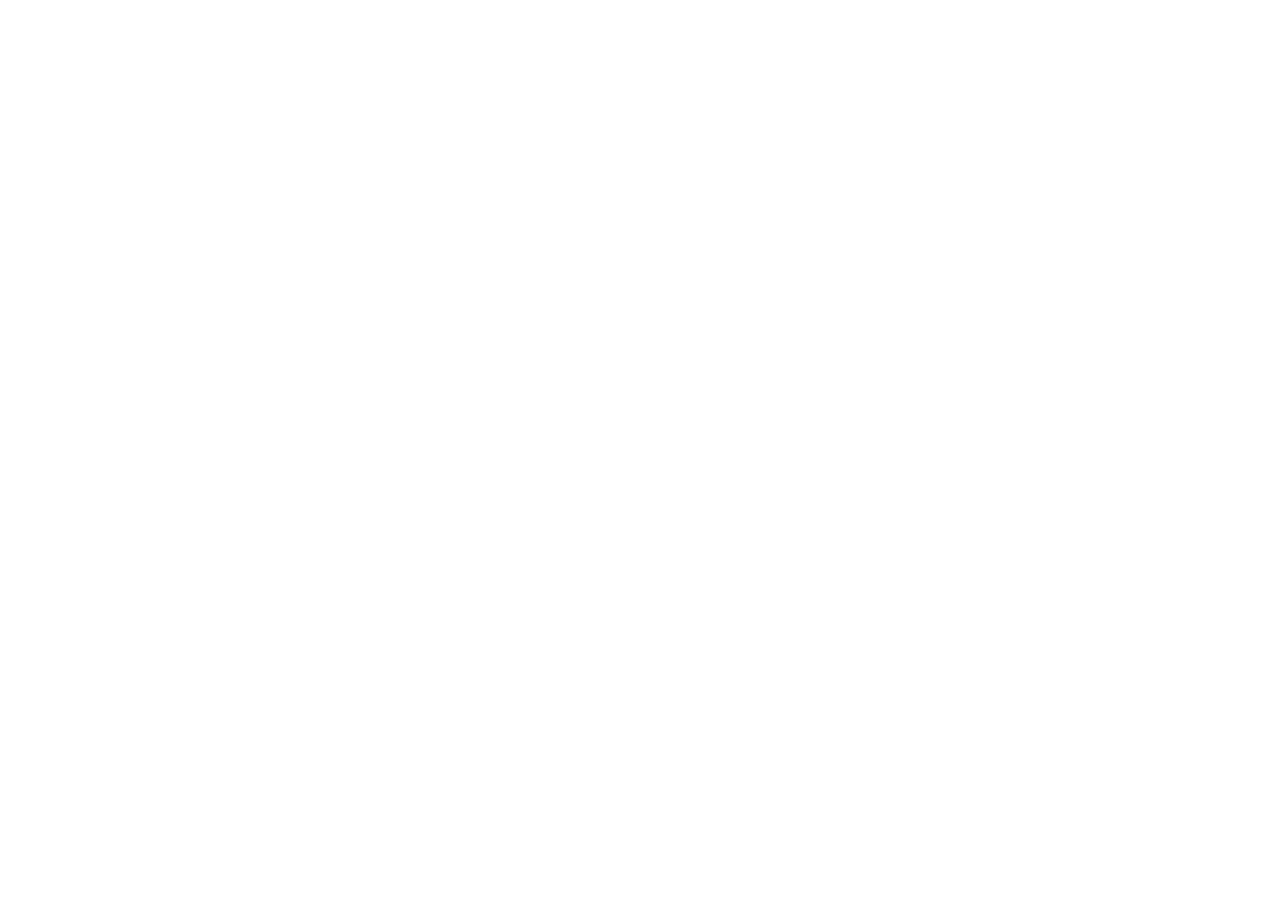
==== about.html @ 5e3a2f95 "init : création du depôt, arborescene des fichiers et structure    HTML de base" ====
<!DOCTYPE html>
<html lang="fr">
<head> 
<meta charset="UTF-8"> 
<meta name="viewport" content="width=device-width, initial-scale=1.0"> 
<title>AfriTalent — Accueil</title> 
<!-- Bootstrap 5 via CDN : feuille de style --> 
<link 
href="https://cdn.jsdelivr.net/npm/bootstrap@5.3.0/dist/css/bootstrap.min.css" 
rel="stylesheet"> 
<!-- Votre feuille de style personnelle --> 
<link rel="stylesheet" href="css/style.css">
</head>
<body> 
<!-- Le contenu de la page sera ajoute ici --> 
<!-- Bootstrap 5 via CDN : script JavaScript --> 
<script 
src="https://cdn.jsdelivr.net/npm/bootstrap@5.3.0/dist/js/bootstrap.bundle.min.js"
></script> 
<!-- Votre script JavaScript --> 
<script src="js/main.js"></script>
</body>
</html>
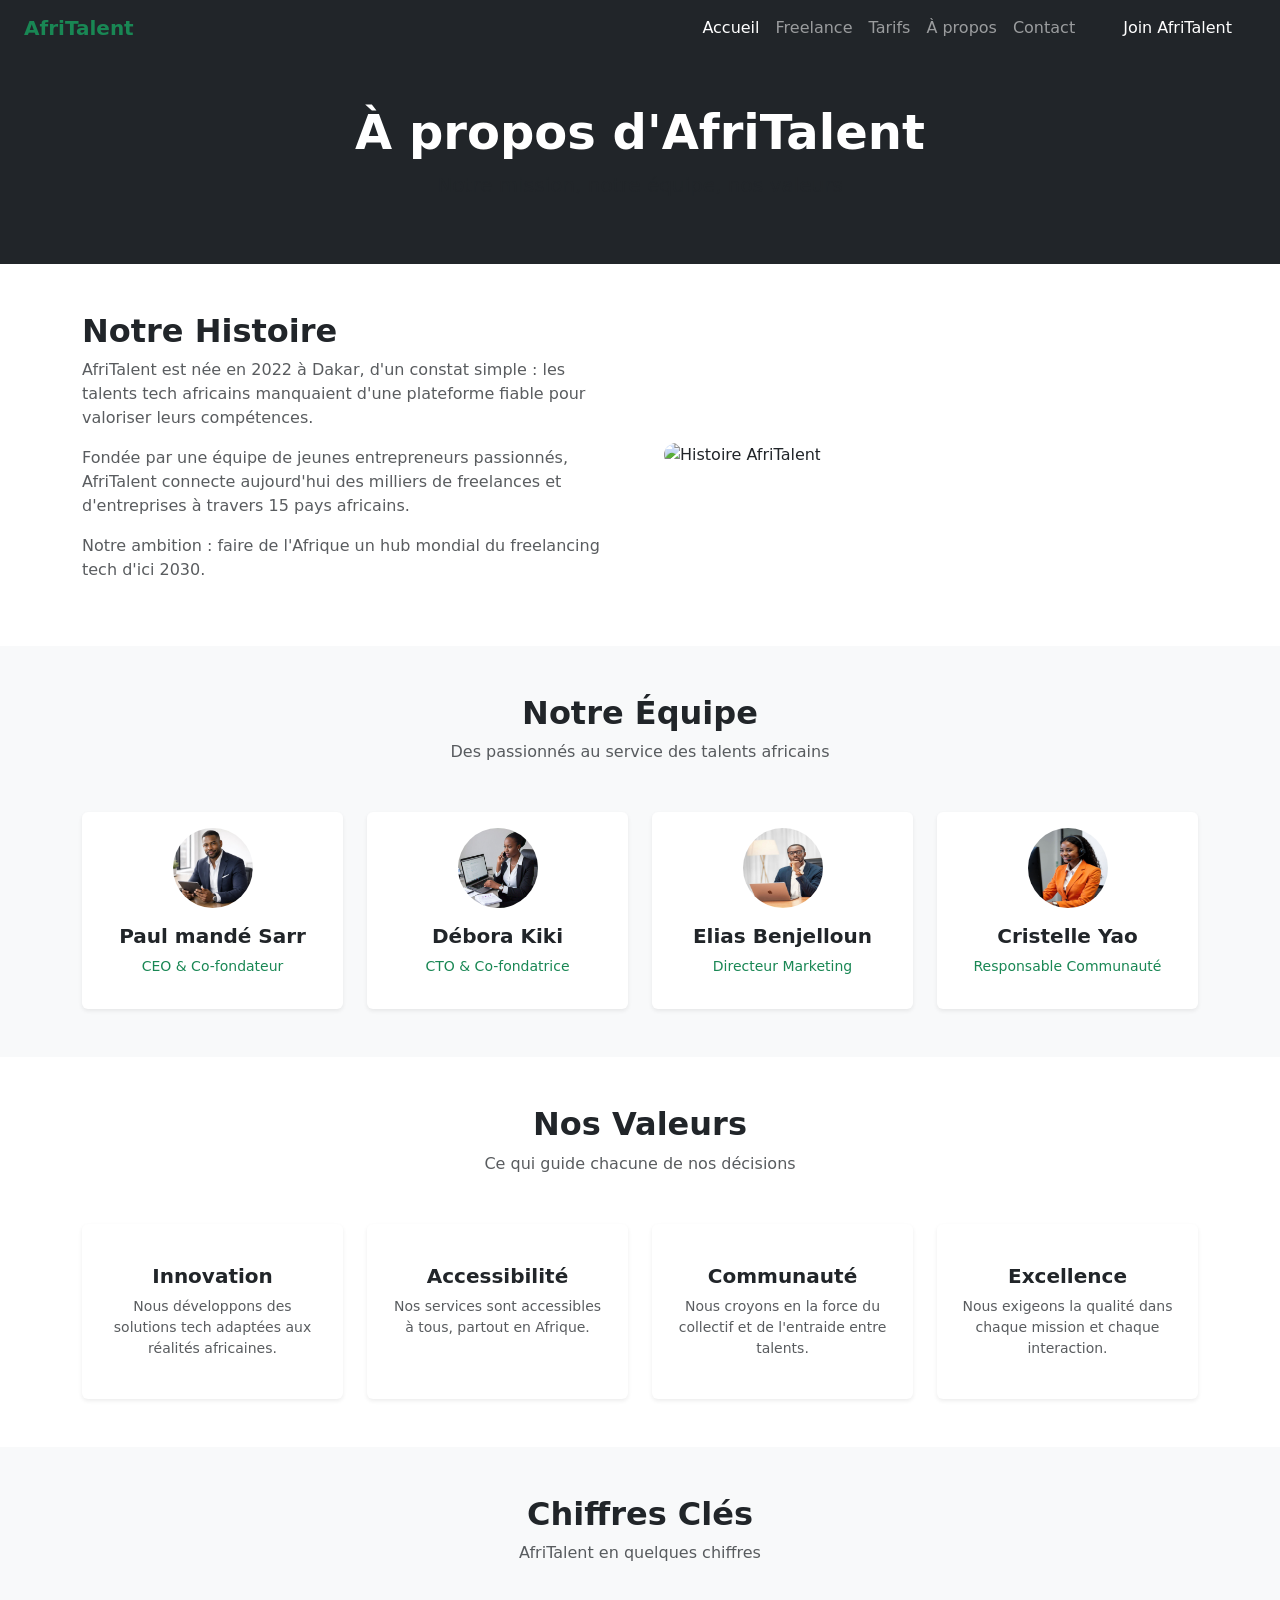
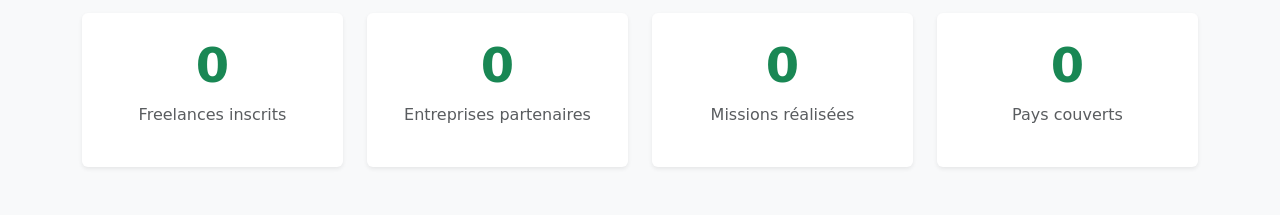
==== commit 6ac3a3c0: "HTML : structure complète des 5 pages avec sections et contenu texte" ====
--- a/about.html
+++ b/about.html
@@ -12,12 +12,212 @@
 <link rel="stylesheet" href="css/style.css">
 </head>
 <body> 
-<!-- Le contenu de la page sera ajoute ici --> 
-<!-- Bootstrap 5 via CDN : script JavaScript --> 
+<nav class="navbar navbar-expand-lg navbar-dark bg-dark sticky-top">
+  <div class="container-fluid px-4">
+    
+    <a class="navbar-brand d-flex align-items-center" href="#">
+      <span class="fw-bold text-success">AfriTalent</span>
+    </a>
+
+    <button class="navbar-toggler" type="button" data-bs-toggle="collapse" data-bs-target="#navbarNav" aria-controls="navbarNav" aria-expanded="false" aria-label="Toggle navigation">
+      <span class="navbar-toggler-icon"></span>
+    </button>
+
+    <div class="collapse navbar-collapse justify-content-end" id="navbarNav">
+      <ul class="navbar-nav">
+        <li class="nav-item">
+          <a class="nav-link active" href="index.html">Accueil</a>
+        </li>
+        <li class="nav-item">
+          <a class="nav-link" href="freelances.html">Freelance</a>
+        </li>
+        <li class="nav-item">
+          <a class="nav-link" href="tarif.html">Tarifs</a>
+        </li>
+        <li class="nav-item">
+          <a class="nav-link" href="about.html">À propos</a>
+        </li>
+        <li class="nav-item">
+          <a class="nav-link" href="contact.html">Contact</a>
+        </li>
+        <li class="nav-item">
+          <a class="nav-link btn btn-success text-white ms-lg-3 px-4" href="contact.html">Join AfriTalent</a>
+        </li>
+      </ul>
+    </div>
+
+  </div>
+</nav>
 <script 
 src="https://cdn.jsdelivr.net/npm/bootstrap@5.3.0/dist/js/bootstrap.bundle.min.js"
 ></script> 
 <!-- Votre script JavaScript --> 
 <script src="js/main.js"></script>
+<main>
+    <section class="py-5 bg-dark text-white text-center">
+      <div class="container">
+        <h1 class="fw-bold display-5">À propos d'AfriTalent</h1>
+        <p class="text-muted fs-5">Notre mission, notre équipe, nos valeurs</p>
+      </div>
+    </section>
+    <section class="py-5" id="histoire">
+      <div class="container">
+        <div class="row align-items-center g-5">
+          <div class="col-md-6">
+            <h2 class="fw-bold">Notre Histoire</h2>
+            <p class="text-muted">AfriTalent est née en 2022 à Dakar, d'un constat simple : les talents tech africains manquaient d'une plateforme fiable pour valoriser leurs compétences.</p>
+            <p class="text-muted">Fondée par une équipe de jeunes entrepreneurs passionnés, AfriTalent connecte aujourd'hui des milliers de freelances et d'entreprises à travers 15 pays africains.</p>
+            <p class="text-muted">Notre ambition : faire de l'Afrique un hub mondial du freelancing tech d'ici 2030.</p>
+          </div>
+          <div class="col-md-6">
+            <img src="https://ui-avatars.com/api/?name=AfriTalent&background=198754&color=fff&size=400"
+              alt="Histoire AfriTalent" class="img-fluid rounded-4 w-100"
+              style="height: 300px; object-fit: cover;">
+          </div>
+        </div>
+      </div>
+    </section>
+    <section class="py-5 bg-light" id="equipe">
+      <div class="container">
+        <div class="text-center mb-5">
+          <h2 class="fw-bold">Notre Équipe</h2>
+          <p class="text-muted">Des passionnés au service des talents africains</p>
+        </div>
+        <div class="row g-4">
+
+          <div class="col-12 col-md-6 col-lg-3">
+            <div class="card border-0 shadow-sm text-center p-3">
+              <img src="image/WhatsApph2.jpeg"
+                class="rounded-circle mx-auto mb-3" style="width:80px; height:80px;">
+              <h5 class="fw-bold">Paul mandé Sarr</h5>
+              <p class="text-success small">CEO & Co-fondateur</p>
+              <div class="d-flex justify-content-center gap-3">
+                <a href="#" class="text-muted"><i class="bi bi-linkedin"></i></a>
+                <a href="#" class="text-muted"><i class="bi bi-twitter-x"></i></a>
+              </div>
+            </div>
+          </div>
+
+          <div class="col-12 col-md-6 col-lg-3">
+            <div class="card border-0 shadow-sm text-center p-3">
+              <img src="image/Whatf2.jpeg"
+                class="rounded-circle mx-auto mb-3" style="width:80px; height:80px;">
+              <h5 class="fw-bold">Débora Kiki</h5>
+              <p class="text-success small">CTO & Co-fondatrice</p>
+              <div class="d-flex justify-content-center gap-3">
+                <a href="#" class="text-muted"><i class="bi bi-linkedin"></i></a>
+                <a href="#" class="text-muted"><i class="bi bi-twitter-x"></i></a>
+              </div>
+            </div>
+          </div>
+
+          <div class="col-12 col-md-6 col-lg-3">
+            <div class="card border-0 shadow-sm text-center p-3">
+              <img src="image/WhatsApph4.jpeg"
+                class="rounded-circle mx-auto mb-3" style="width:80px; height:80px;">
+              <h5 class="fw-bold">Elias Benjelloun</h5>
+              <p class="text-success small">Directeur Marketing</p>
+              <div class="d-flex justify-content-center gap-3">
+                <a href="#" class="text-muted"><i class="bi bi-linkedin"></i></a>
+                <a href="#" class="text-muted"><i class="bi bi-twitter-x"></i></a>
+              </div>
+            </div>
+          </div>
+
+          <div class="col-12 col-md-6 col-lg-3">
+            <div class="card border-0 shadow-sm text-center p-3">
+              <img src="image/WhatsAppf1.jpeg"
+                class="rounded-circle mx-auto mb-3" style="width:80px; height:80px;">
+              <h5 class="fw-bold">Cristelle Yao</h5>
+              <p class="text-success small">Responsable Communauté</p>
+              <div class="d-flex justify-content-center gap-3">
+                <a href="#" class="text-muted"><i class="bi bi-linkedin"></i></a>
+                <a href="#" class="text-muted"><i class="bi bi-twitter-x"></i></a>
+              </div>
+            </div>
+          </div>
+
+        </div>
+      </div>
+    </section>
+    <section class="py-5" id="valeurs">
+      <div class="container">
+        <div class="text-center mb-5">
+          <h2 class="fw-bold">Nos Valeurs</h2>
+          <p class="text-muted">Ce qui guide chacune de nos décisions</p>
+        </div>
+        <div class="row g-4">
+
+          <div class="col-12 col-md-6 col-lg-3">
+            <div class="card border-0 shadow-sm text-center p-4 h-100">
+              <i class="bi bi-lightbulb-fill text-success fs-1 mb-3"></i>
+              <h5 class="fw-bold">Innovation</h5>
+              <p class="text-muted small">Nous développons des solutions tech adaptées aux réalités africaines.</p>
+            </div>
+          </div>
+
+          <div class="col-12 col-md-6 col-lg-3">
+            <div class="card border-0 shadow-sm text-center p-4 h-100">
+              <i class="bi bi-universal-access text-success fs-1 mb-3"></i>
+              <h5 class="fw-bold">Accessibilité</h5>
+              <p class="text-muted small">Nos services sont accessibles à tous, partout en Afrique.</p>
+            </div>
+          </div>
+
+          <div class="col-12 col-md-6 col-lg-3">
+            <div class="card border-0 shadow-sm text-center p-4 h-100">
+              <i class="bi bi-people-fill text-success fs-1 mb-3"></i>
+              <h5 class="fw-bold">Communauté</h5>
+              <p class="text-muted small">Nous croyons en la force du collectif et de l'entraide entre talents.</p>
+            </div>
+          </div>
+
+          <div class="col-12 col-md-6 col-lg-3">
+            <div class="card border-0 shadow-sm text-center p-4 h-100">
+              <i class="bi bi-star-fill text-success fs-1 mb-3"></i>
+              <h5 class="fw-bold">Excellence</h5>
+              <p class="text-muted small">Nous exigeons la qualité dans chaque mission et chaque interaction.</p>
+            </div>
+          </div>
+
+        </div>
+      </div>
+    </section>
+    <section class="py-5 bg-light" id="chiffres">
+      <div class="container">
+        <div class="text-center mb-5">
+          <h2 class="fw-bold">Chiffres Clés</h2>
+          <p class="text-muted">AfriTalent en quelques chiffres</p>
+        </div>
+        <div class="row text-center g-4">
+          <div class="col-6 col-md-3">
+            <div class="card border-0 shadow-sm p-4">
+              <span class="display-5 fw-bold text-success counter" data-target="3000">0</span>
+              <p class="text-muted mt-2">Freelances inscrits</p>
+            </div>
+          </div>
+          <div class="col-6 col-md-3">
+            <div class="card border-0 shadow-sm p-4">
+              <span class="display-5 fw-bold text-success counter" data-target="1000">0</span>
+              <p class="text-muted mt-2">Entreprises partenaires</p>
+            </div>
+          </div>
+          <div class="col-6 col-md-3">
+            <div class="card border-0 shadow-sm p-4">
+              <span class="display-5 fw-bold text-success counter" data-target="13700">0</span>
+              <p class="text-muted mt-2">Missions réalisées</p>
+            </div>
+          </div>
+          <div class="col-6 col-md-3">
+            <div class="card border-0 shadow-sm p-4">
+              <span class="display-5 fw-bold text-success counter" data-target="15">0</span>
+              <p class="text-muted mt-2">Pays couverts</p>
+            </div>
+          </div>
+        </div>
+      </div>
+    </section>
+
+</main>
 </body>
 </html>
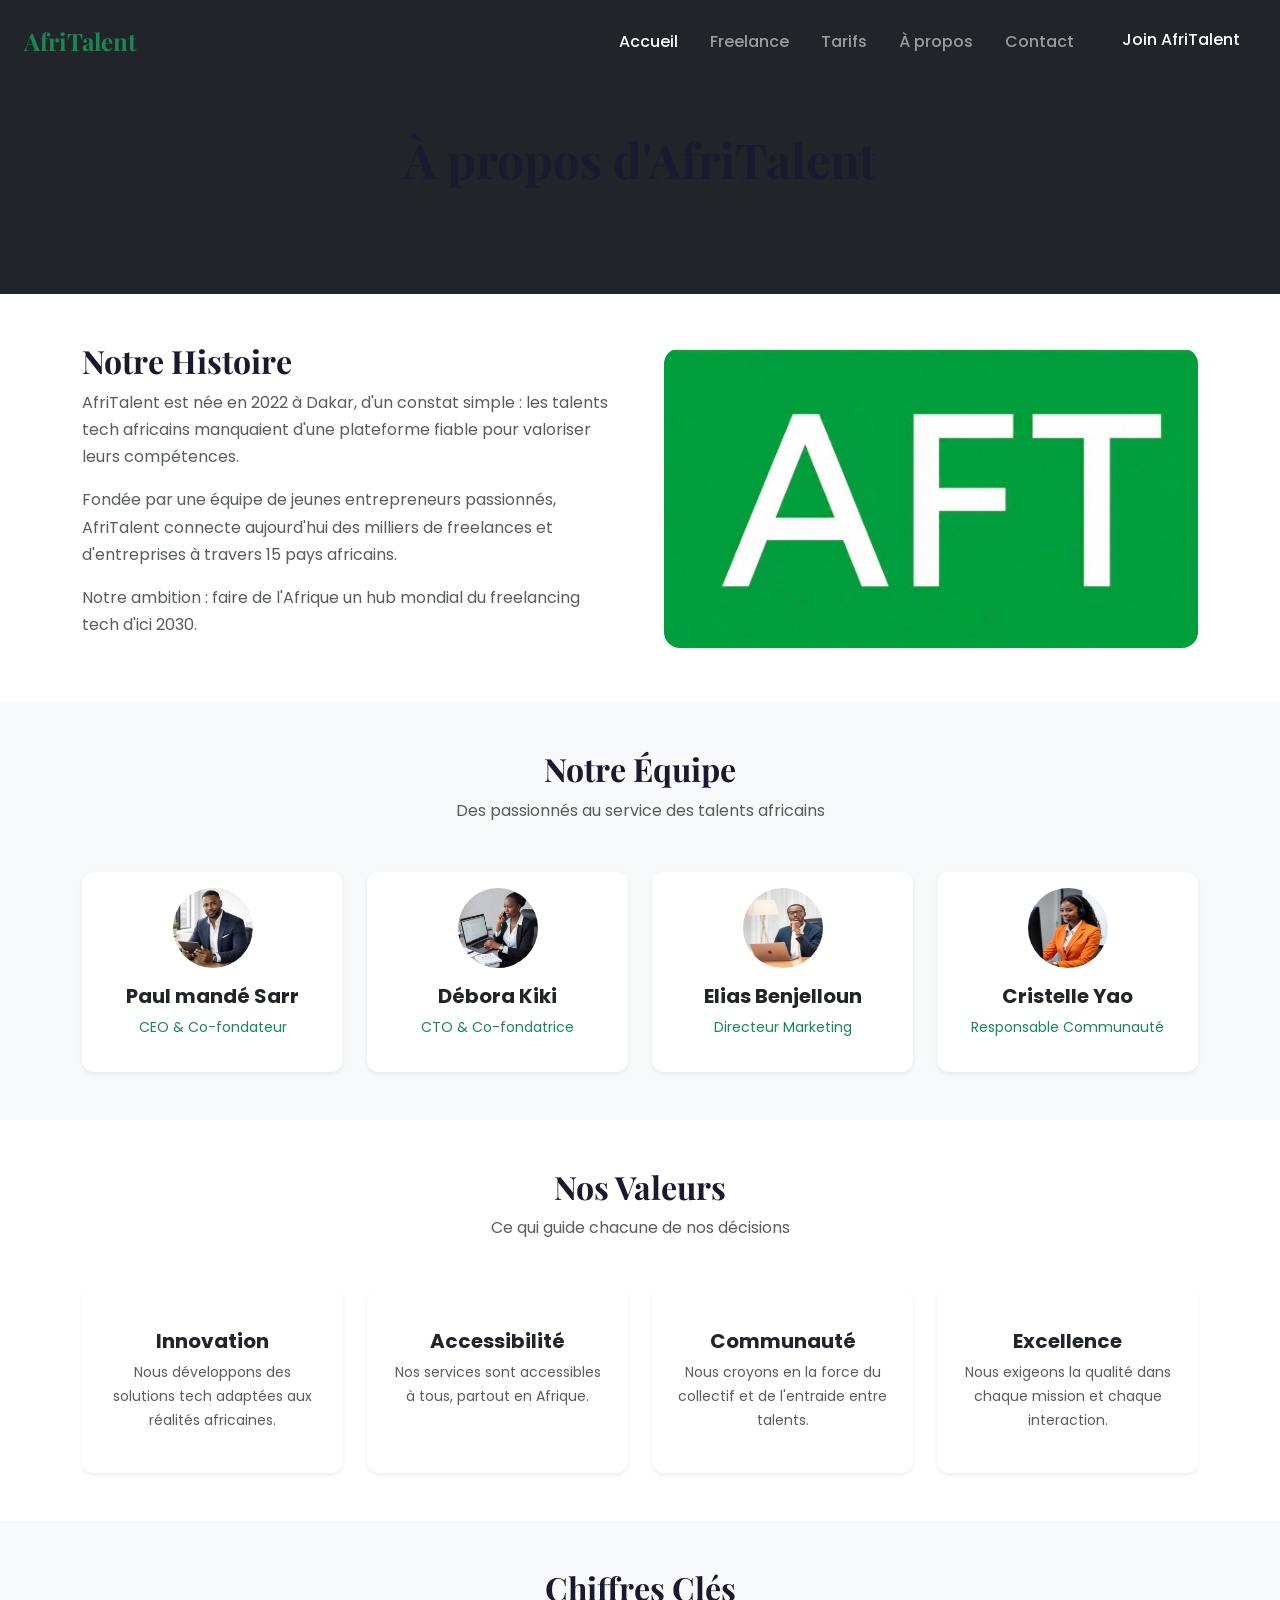
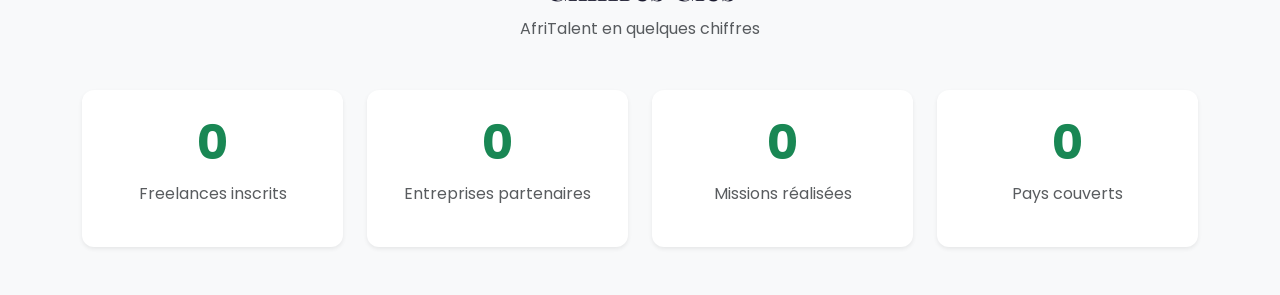
==== commit 6bde11aa: "CSS : Bento Grid, sections hero et catégories, effets hover" ====
--- a/about.html
+++ b/about.html
@@ -70,7 +70,7 @@
             <p class="text-muted">Notre ambition : faire de l'Afrique un hub mondial du freelancing tech d'ici 2030.</p>
           </div>
           <div class="col-md-6">
-            <img src="https://ui-avatars.com/api/?name=AfriTalent&background=198754&color=fff&size=400"
+            <img src="image/logo.jpeg"
               alt="Histoire AfriTalent" class="img-fluid rounded-4 w-100"
               style="height: 300px; object-fit: cover;">
           </div>
--- a/css/style.css
+++ b/css/style.css
@@ -0,0 +1,202 @@
+@import url('https://fonts.googleapis.com/css2?family=Poppins:wght@400;600;700&family=Playfair+Display:wght@700&display=swap');
+
+
+:root {
+  --couleur-primaire: #198754;
+  --couleur-secondaire: #0d6efd;
+  --couleur-sombre: #1a1a2e;
+  --couleur-texte: #333333;
+  --couleur-fond: #f8f9fa;
+  --couleur-blanc: #ffffff;
+  --police-titre: 'Playfair Display', serif;
+  --police-corps: 'Poppins', sans-serif;
+  --espacement-section: 5rem;
+  --rayon-carte: 12px;
+  --ombre-carte: 0 4px 20px rgba(0, 0, 0, 0.08);
+}
+
+
+* {
+  margin: 0;
+  padding: 0;
+  box-sizing: border-box;
+}
+
+
+body {
+  font-family: var(--police-corps);
+  color: var(--couleur-texte);
+  background-color: var(--couleur-blanc);
+  line-height: 1.7;
+}
+
+
+h1, h2, h3 {
+  font-family: var(--police-titre);
+  color: var(--couleur-sombre);
+}
+
+
+a {
+  transition: all 0.3s ease;
+}
+
+
+img {
+  max-width: 100%;
+  height: auto;
+}
+
+
+.navbar {
+  transition: all 0.3s ease;
+  padding: 1rem 0;
+}
+
+.navbar.scrolled {
+  padding: 0.4rem 0;
+  box-shadow: 0 2px 20px rgba(0, 0, 0, 0.3);
+}
+
+.navbar-brand {
+  font-family: var(--police-titre);
+  font-size: 1.5rem;
+}
+
+.nav-link {
+  font-weight: 500;
+  padding: 0.5rem 1rem !important;
+}
+
+
+.card {
+  border-radius: var(--rayon-carte) !important;
+  transition: transform 0.3s ease, box-shadow 0.3s ease;
+}
+
+.card:hover {
+  transform: translateY(-5px);
+  box-shadow: var(--ombre-carte) !important;
+}
+
+
+#backToTop {
+  position: fixed;
+  bottom: 2rem;
+  right: 2rem;
+  width: 45px;
+  height: 45px;
+  background-color: var(--couleur-primaire);
+  color: var(--couleur-blanc);
+  border: none;
+  border-radius: 50%;
+  font-size: 1.2rem;
+  cursor: pointer;
+  display: none;
+  z-index: 999;
+  transition: all 0.3s ease;
+}
+
+.hero-section {
+  background: linear-gradient(135deg, #1a1a2e 0%, #16213e 100%);
+  color: var(--couleur-blanc);
+  padding: 6rem 0;
+  min-height: 90vh;
+  display: flex;
+  align-items: center;
+}
+
+.hero-section h1 {
+  font-size: 3.5rem;
+  line-height: 1.2;
+  color: var(--couleur-blanc);
+}
+
+.hero-section h2 {
+  font-size: 1.2rem;
+  color: rgba(255,255,255,0.7);
+  font-family: var(--police-corps);
+  font-weight: 400;
+}
+
+.stat-card {
+  background: rgba(255,255,255,0.05);
+  border-radius: var(--rayon-carte);
+  border: 1px solid rgba(255,255,255,0.1);
+}
+
+.bento-grid {
+  display: grid;
+  grid-template-columns: repeat(3, 1fr);
+  grid-template-rows: auto;
+  gap: 1.5rem;
+}
+.bento-card-wide {
+  grid-column: span 2;
+}
+#CATÉGORIES-de-service .card {
+  border: 2px solid transparent;
+  transition: all 0.3s ease;
+  cursor: pointer;
+}
+
+#CATÉGORIES-de-service .card:hover {
+  border-color: var(--couleur-primaire);
+  transform: translateY(-8px);
+  box-shadow: 0 10px 30px rgba(25, 135, 84, 0.2) !important;
+}
+
+#CATÉGORIES-de-service .card-title {
+  font-size: 1.1rem;
+  font-weight: 600;
+  color: var(--couleur-sombre);
+}
+
+#CATÉGORIES-de-service .card:hover .card-title {
+  color: var(--couleur-primaire);
+}
+
+
+#temoignages .carousel-inner {
+  border-radius: var(--rayon-carte);
+  overflow: hidden;
+}
+
+#temoignages .carousel-caption {
+  bottom: 2rem;
+}
+
+#temoignages .carousel-caption h5 {
+  font-family: var(--police-titre);
+  font-size: 1.3rem;
+  color: var(--couleur-blanc);
+}
+
+#temoignages .carousel-caption p {
+  font-size: 0.95rem;
+  color: rgba(255,255,255,0.9);
+}
+
+
+#cta h2 {
+  color: var(--couleur-blanc);
+  font-size: 2.5rem;
+}
+
+#cta p {
+  color: rgba(255,255,255,0.85);
+}
+
+@media (max-width: 768px) {
+  .bento-grid {
+    grid-template-columns: 1fr;
+  }
+
+  .bento-card-wide {
+    grid-column: span 1;
+  }
+
+  .hero-section h1 {
+    font-size: 2.2rem;
+  }
+}
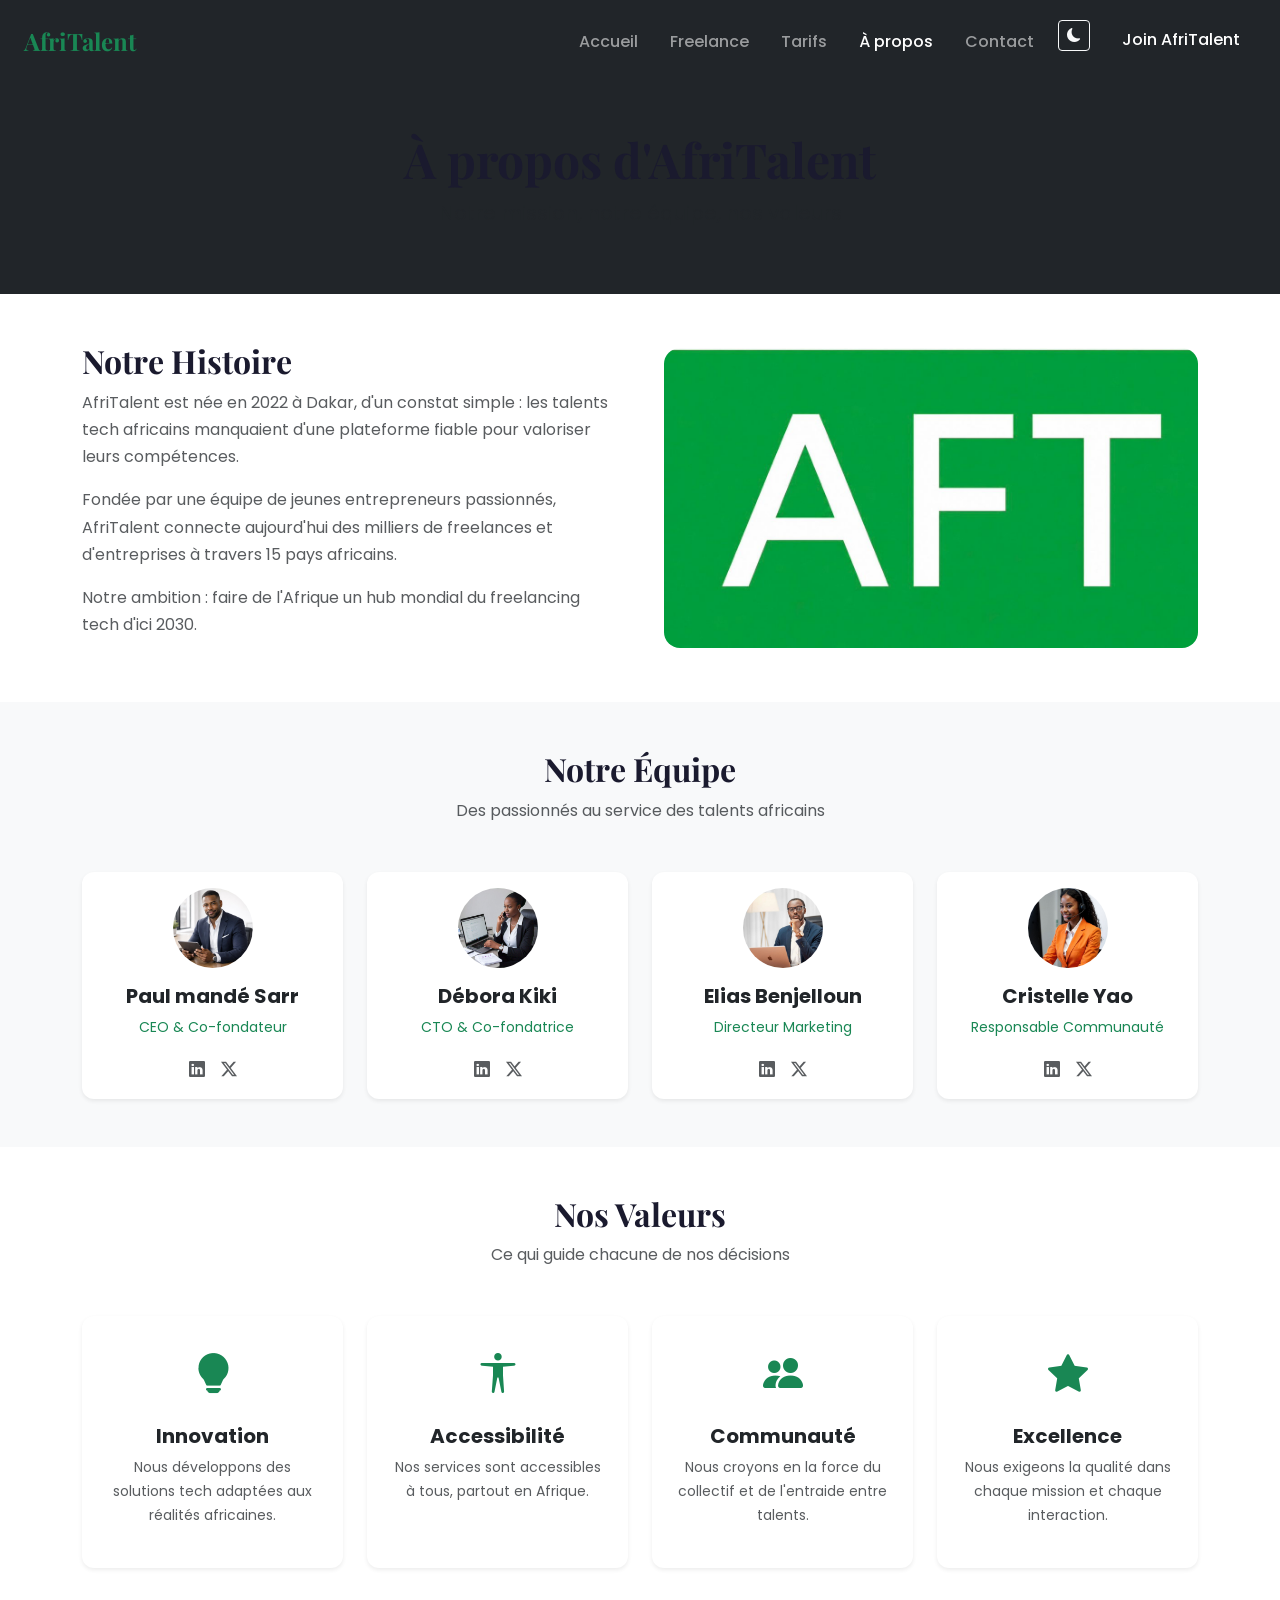
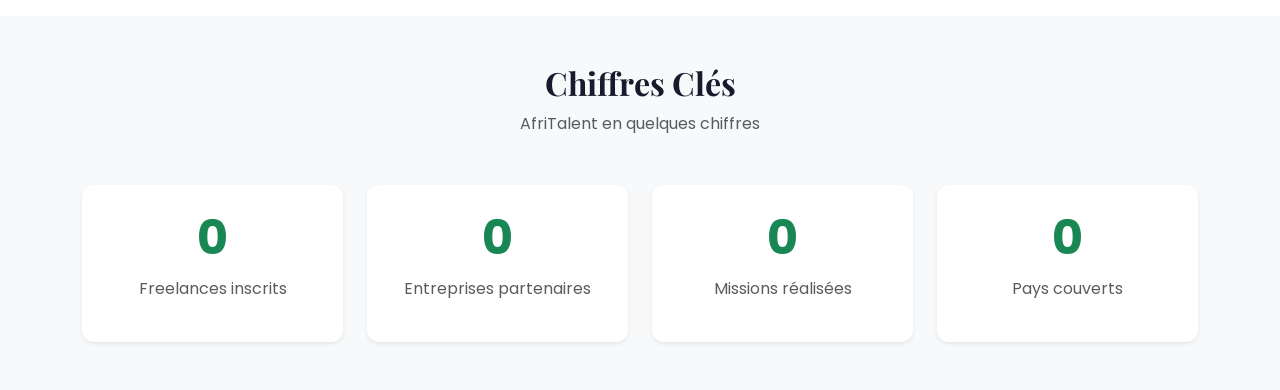
==== commit 2637ba40: "JS : dark mode avec localStorage, navbar dynamique au scroll" ====
--- a/about.html
+++ b/about.html
@@ -3,30 +3,24 @@
 <head> 
 <meta charset="UTF-8"> 
 <meta name="viewport" content="width=device-width, initial-scale=1.0"> 
-<title>AfriTalent — Accueil</title> 
-<!-- Bootstrap 5 via CDN : feuille de style --> 
-<link 
-href="https://cdn.jsdelivr.net/npm/bootstrap@5.3.0/dist/css/bootstrap.min.css" 
-rel="stylesheet"> 
-<!-- Votre feuille de style personnelle --> 
+<title>AfriTalent — À propos</title> 
+<link href="https://cdn.jsdelivr.net/npm/bootstrap@5.3.0/dist/css/bootstrap.min.css" rel="stylesheet"> 
+<link rel="stylesheet" href="https://cdn.jsdelivr.net/npm/bootstrap-icons@1.11.0/font/bootstrap-icons.css">
 <link rel="stylesheet" href="css/style.css">
 </head>
 <body> 
-<nav class="navbar navbar-expand-lg navbar-dark bg-dark sticky-top">
+<nav class="navbar navbar-expand-lg navbar-dark bg-dark sticky-top" id="mainNavbar">
   <div class="container-fluid px-4">
-    
     <a class="navbar-brand d-flex align-items-center" href="#">
       <span class="fw-bold text-success">AfriTalent</span>
     </a>
-
     <button class="navbar-toggler" type="button" data-bs-toggle="collapse" data-bs-target="#navbarNav" aria-controls="navbarNav" aria-expanded="false" aria-label="Toggle navigation">
       <span class="navbar-toggler-icon"></span>
     </button>
-
     <div class="collapse navbar-collapse justify-content-end" id="navbarNav">
       <ul class="navbar-nav">
         <li class="nav-item">
-          <a class="nav-link active" href="index.html">Accueil</a>
+          <a class="nav-link" href="index.html">Accueil</a>
         </li>
         <li class="nav-item">
           <a class="nav-link" href="freelances.html">Freelance</a>
@@ -35,24 +29,25 @@
           <a class="nav-link" href="tarif.html">Tarifs</a>
         </li>
         <li class="nav-item">
-          <a class="nav-link" href="about.html">À propos</a>
+          <a class="nav-link active" href="about.html">À propos</a>
         </li>
         <li class="nav-item">
           <a class="nav-link" href="contact.html">Contact</a>
+        </li>
+        <!-- ✅ Bouton dark mode -->
+        <li class="nav-item ms-2">
+          <button class="btn btn-outline-light btn-sm" id="darkModeToggle" aria-label="Activer le mode sombre">
+            <i class="bi bi-moon-fill"></i>
+          </button>
         </li>
         <li class="nav-item">
           <a class="nav-link btn btn-success text-white ms-lg-3 px-4" href="contact.html">Join AfriTalent</a>
         </li>
       </ul>
     </div>
-
   </div>
 </nav>
-<script 
-src="https://cdn.jsdelivr.net/npm/bootstrap@5.3.0/dist/js/bootstrap.bundle.min.js"
-></script> 
-<!-- Votre script JavaScript --> 
-<script src="js/main.js"></script>
+
 <main>
     <section class="py-5 bg-dark text-white text-center">
       <div class="container">
@@ -70,8 +65,7 @@
             <p class="text-muted">Notre ambition : faire de l'Afrique un hub mondial du freelancing tech d'ici 2030.</p>
           </div>
           <div class="col-md-6">
-            <img src="image/logo.jpeg"
-              alt="Histoire AfriTalent" class="img-fluid rounded-4 w-100"
+            <img src="image/logo.jpeg" alt="Histoire AfriTalent" class="img-fluid rounded-4 w-100"
               style="height: 300px; object-fit: cover;">
           </div>
         </div>
@@ -84,11 +78,10 @@
           <p class="text-muted">Des passionnés au service des talents africains</p>
         </div>
         <div class="row g-4">
-
-          <div class="col-12 col-md-6 col-lg-3">
-            <div class="card border-0 shadow-sm text-center p-3">
-              <img src="image/WhatsApph2.jpeg"
-                class="rounded-circle mx-auto mb-3" style="width:80px; height:80px;">
+          <div class="col-12 col-md-6 col-lg-3">
+            <div class="card border-0 shadow-sm text-center p-3">
+              <img src="image/WhatsApph2.jpeg" alt="Photo de Paul mandé Sarr"
+                class="rounded-circle mx-auto mb-3" style="width:80px; height:80px; object-fit:cover;">
               <h5 class="fw-bold">Paul mandé Sarr</h5>
               <p class="text-success small">CEO & Co-fondateur</p>
               <div class="d-flex justify-content-center gap-3">
@@ -97,11 +90,10 @@
               </div>
             </div>
           </div>
-
-          <div class="col-12 col-md-6 col-lg-3">
-            <div class="card border-0 shadow-sm text-center p-3">
-              <img src="image/Whatf2.jpeg"
-                class="rounded-circle mx-auto mb-3" style="width:80px; height:80px;">
+          <div class="col-12 col-md-6 col-lg-3">
+            <div class="card border-0 shadow-sm text-center p-3">
+              <img src="image/Whatf2.jpeg" alt="Photo de Débora Kiki"
+                class="rounded-circle mx-auto mb-3" style="width:80px; height:80px; object-fit:cover;">
               <h5 class="fw-bold">Débora Kiki</h5>
               <p class="text-success small">CTO & Co-fondatrice</p>
               <div class="d-flex justify-content-center gap-3">
@@ -110,11 +102,10 @@
               </div>
             </div>
           </div>
-
-          <div class="col-12 col-md-6 col-lg-3">
-            <div class="card border-0 shadow-sm text-center p-3">
-              <img src="image/WhatsApph4.jpeg"
-                class="rounded-circle mx-auto mb-3" style="width:80px; height:80px;">
+          <div class="col-12 col-md-6 col-lg-3">
+            <div class="card border-0 shadow-sm text-center p-3">
+              <img src="image/WhatsApph4.jpeg" alt="Photo de Elias Benjelloun"
+                class="rounded-circle mx-auto mb-3" style="width:80px; height:80px; object-fit:cover;">
               <h5 class="fw-bold">Elias Benjelloun</h5>
               <p class="text-success small">Directeur Marketing</p>
               <div class="d-flex justify-content-center gap-3">
@@ -123,11 +114,10 @@
               </div>
             </div>
           </div>
-
-          <div class="col-12 col-md-6 col-lg-3">
-            <div class="card border-0 shadow-sm text-center p-3">
-              <img src="image/WhatsAppf1.jpeg"
-                class="rounded-circle mx-auto mb-3" style="width:80px; height:80px;">
+          <div class="col-12 col-md-6 col-lg-3">
+            <div class="card border-0 shadow-sm text-center p-3">
+              <img src="image/WhatsAppf1.jpeg" alt="Photo de Cristelle Yao"
+                class="rounded-circle mx-auto mb-3" style="width:80px; height:80px; object-fit:cover;">
               <h5 class="fw-bold">Cristelle Yao</h5>
               <p class="text-success small">Responsable Communauté</p>
               <div class="d-flex justify-content-center gap-3">
@@ -136,7 +126,6 @@
               </div>
             </div>
           </div>
-
         </div>
       </div>
     </section>
@@ -147,7 +136,6 @@
           <p class="text-muted">Ce qui guide chacune de nos décisions</p>
         </div>
         <div class="row g-4">
-
           <div class="col-12 col-md-6 col-lg-3">
             <div class="card border-0 shadow-sm text-center p-4 h-100">
               <i class="bi bi-lightbulb-fill text-success fs-1 mb-3"></i>
@@ -155,7 +143,6 @@
               <p class="text-muted small">Nous développons des solutions tech adaptées aux réalités africaines.</p>
             </div>
           </div>
-
           <div class="col-12 col-md-6 col-lg-3">
             <div class="card border-0 shadow-sm text-center p-4 h-100">
               <i class="bi bi-universal-access text-success fs-1 mb-3"></i>
@@ -163,7 +150,6 @@
               <p class="text-muted small">Nos services sont accessibles à tous, partout en Afrique.</p>
             </div>
           </div>
-
           <div class="col-12 col-md-6 col-lg-3">
             <div class="card border-0 shadow-sm text-center p-4 h-100">
               <i class="bi bi-people-fill text-success fs-1 mb-3"></i>
@@ -171,7 +157,6 @@
               <p class="text-muted small">Nous croyons en la force du collectif et de l'entraide entre talents.</p>
             </div>
           </div>
-
           <div class="col-12 col-md-6 col-lg-3">
             <div class="card border-0 shadow-sm text-center p-4 h-100">
               <i class="bi bi-star-fill text-success fs-1 mb-3"></i>
@@ -179,7 +164,6 @@
               <p class="text-muted small">Nous exigeons la qualité dans chaque mission et chaque interaction.</p>
             </div>
           </div>
-
         </div>
       </div>
     </section>
@@ -217,7 +201,11 @@
         </div>
       </div>
     </section>
+</main>
 
-</main>
+  <!-- ✅ Scripts tout en bas -->
+  <script src="https://cdn.jsdelivr.net/npm/bootstrap@5.3.0/dist/js/bootstrap.bundle.min.js"></script>
+  <script src="js/main.js"></script>
+
 </body>
 </html>
--- a/css/style.css
+++ b/css/style.css
@@ -199,4 +199,95 @@
   .hero-section h1 {
     font-size: 2.2rem;
   }
+}
+
+@media (max-width: 375px) {
+
+  .hero-section h1 {
+    font-size: 1.8rem;
+  }
+
+  .hero-section {
+    padding: 3rem 0;
+    min-height: auto;
+  }
+
+  .stat-card {
+    margin-bottom: 1rem;
+  }
+
+  #cta h2 {
+    font-size: 1.6rem;
+  }
+}
+
+
+@media (max-width: 768px) {
+
+  .hero-section h1 {
+    font-size: 2.2rem;
+  }
+
+  .hero-section {
+    padding: 4rem 0;
+    min-height: auto;
+    text-align: center;
+  }
+
+  .bento-grid {
+    grid-template-columns: 1fr;
+  }
+
+  .bento-card-wide {
+    grid-column: span 1;
+  }
+
+  #cta h2 {
+    font-size: 2rem;
+  }
+
+  .navbar-brand {
+    font-size: 1.2rem;
+  }
+}
+
+
+@media (min-width: 1200px) {
+
+  .hero-section h1 {
+    font-size: 4rem;
+  }
+
+  .bento-grid {
+    grid-template-columns: repeat(3, 1fr);
+  }
+}
+/* ============================================
+   DARK MODE
+   ============================================ */
+body.dark-mode {
+  background-color: #121212;
+  color: #e0e0e0;
+}
+
+body.dark-mode .card {
+  background-color: #1e1e1e;
+  border-color: #333;
+  color: #e0e0e0;
+}
+
+body.dark-mode .text-muted {
+  color: #aaaaaa !important;
+}
+
+body.dark-mode .bg-light {
+  background-color: #1a1a1a !important;
+}
+
+body.dark-mode .navbar {
+  background-color: #0a0a0a !important;
+}
+
+body.dark-mode footer {
+  background-color: #0a0a0a !important;
 }
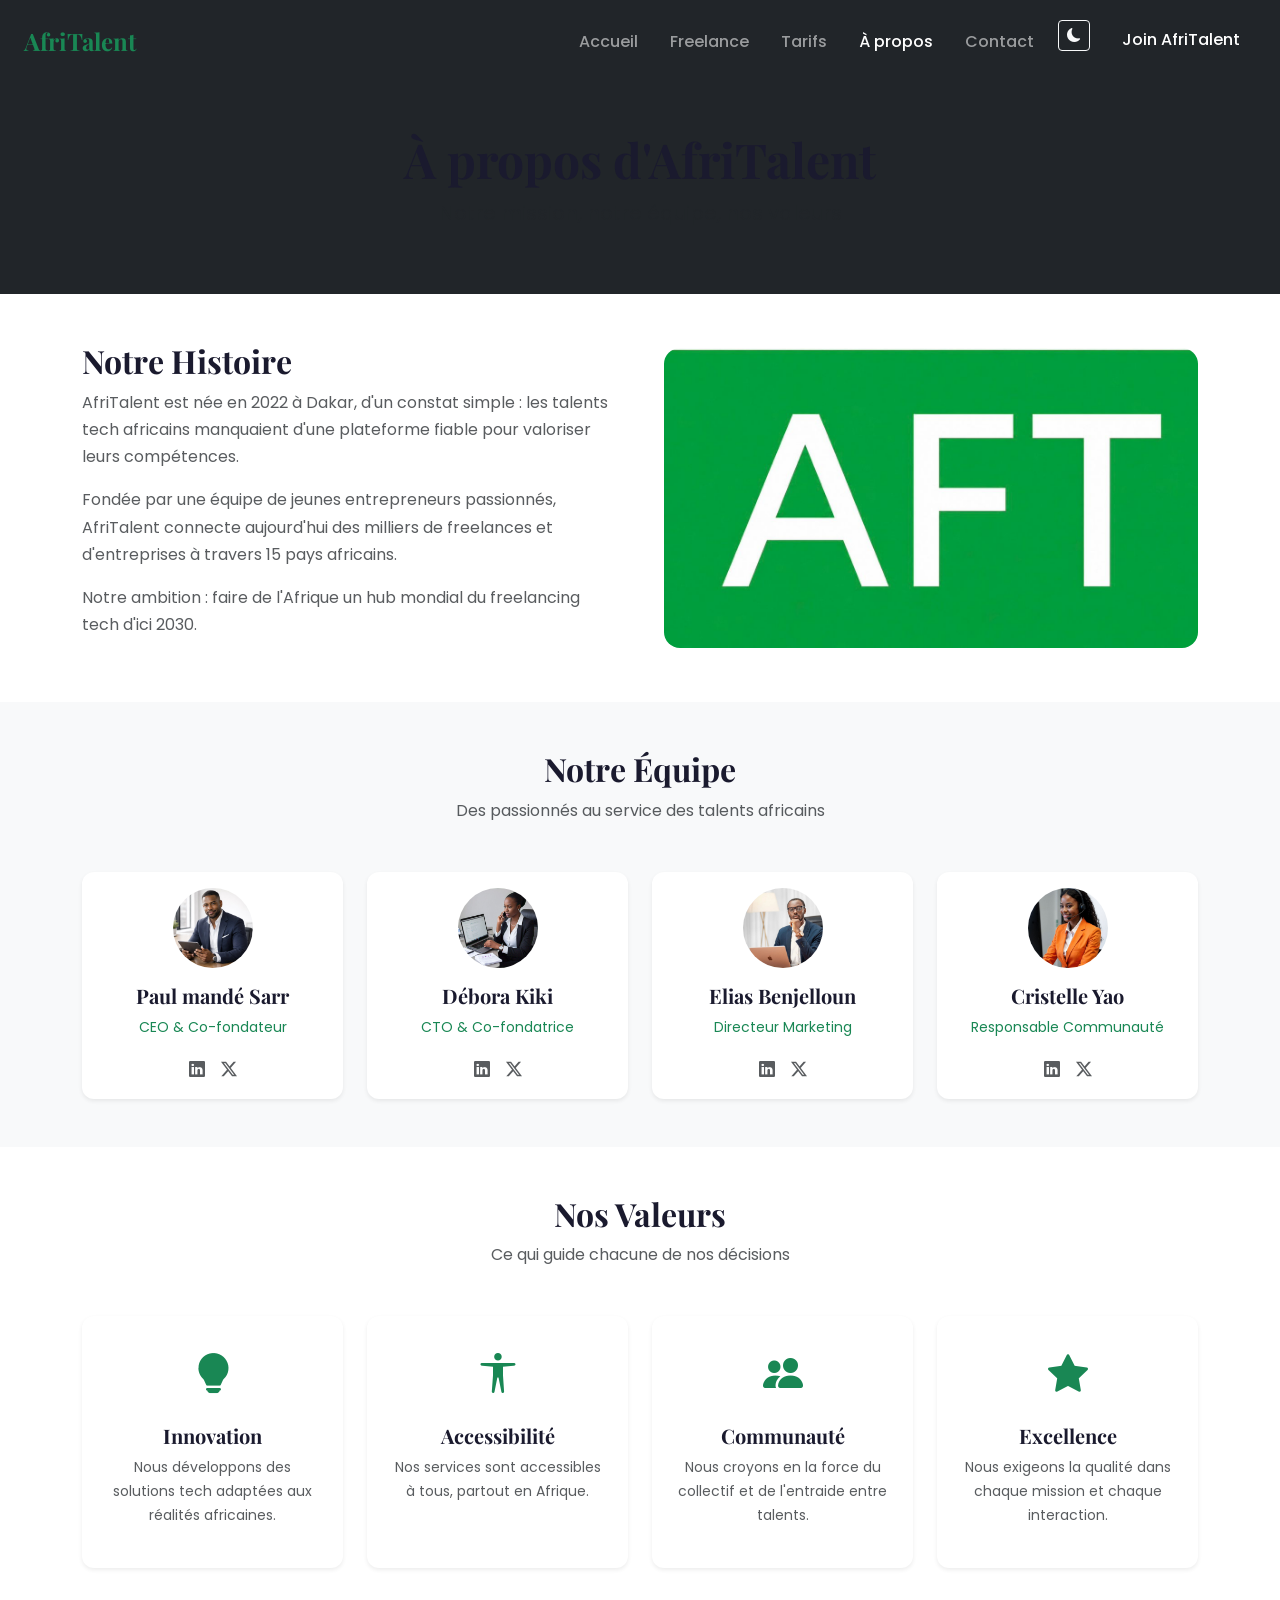
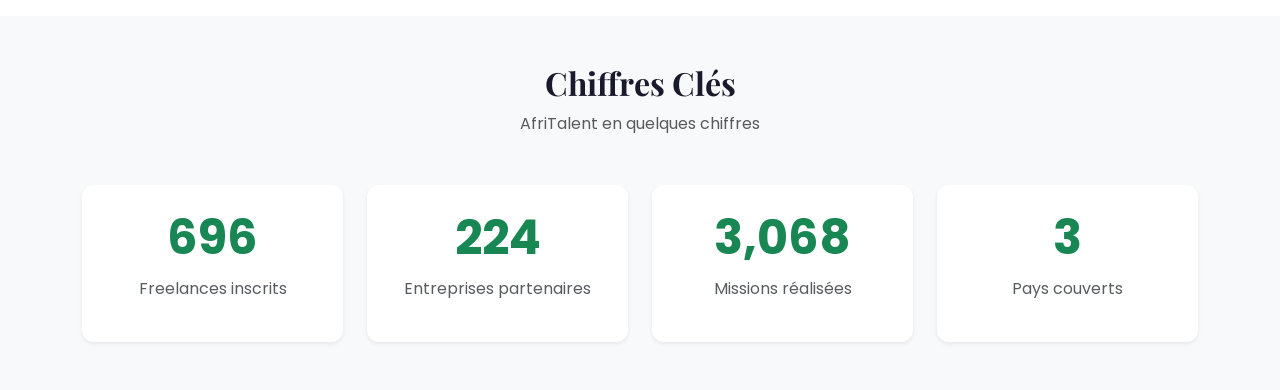
==== commit 522c2a9c: "Finalisation : corrections responsive, optimisation du code et commentaires" ====
--- a/about.html
+++ b/about.html
@@ -4,73 +4,99 @@
 <meta charset="UTF-8"> 
 <meta name="viewport" content="width=device-width, initial-scale=1.0"> 
 <title>AfriTalent — À propos</title> 
+<!-- Bootstrap 5 CSS via CDN -->
 <link href="https://cdn.jsdelivr.net/npm/bootstrap@5.3.0/dist/css/bootstrap.min.css" rel="stylesheet"> 
+<!-- Bootstrap Icons -->
 <link rel="stylesheet" href="https://cdn.jsdelivr.net/npm/bootstrap-icons@1.11.0/font/bootstrap-icons.css">
+<!-- Feuille de style personnelle -->
 <link rel="stylesheet" href="css/style.css">
 </head>
+
 <body> 
-<nav class="navbar navbar-expand-lg navbar-dark bg-dark sticky-top" id="mainNavbar">
-  <div class="container-fluid px-4">
-    <a class="navbar-brand d-flex align-items-center" href="#">
-      <span class="fw-bold text-success">AfriTalent</span>
-    </a>
-    <button class="navbar-toggler" type="button" data-bs-toggle="collapse" data-bs-target="#navbarNav" aria-controls="navbarNav" aria-expanded="false" aria-label="Toggle navigation">
-      <span class="navbar-toggler-icon"></span>
-    </button>
-    <div class="collapse navbar-collapse justify-content-end" id="navbarNav">
-      <ul class="navbar-nav">
-        <li class="nav-item">
-          <a class="nav-link" href="index.html">Accueil</a>
-        </li>
-        <li class="nav-item">
-          <a class="nav-link" href="freelances.html">Freelance</a>
-        </li>
-        <li class="nav-item">
-          <a class="nav-link" href="tarif.html">Tarifs</a>
-        </li>
-        <li class="nav-item">
-          <a class="nav-link active" href="about.html">À propos</a>
-        </li>
-        <li class="nav-item">
-          <a class="nav-link" href="contact.html">Contact</a>
-        </li>
-        <!-- ✅ Bouton dark mode -->
-        <li class="nav-item ms-2">
-          <button class="btn btn-outline-light btn-sm" id="darkModeToggle" aria-label="Activer le mode sombre">
-            <i class="bi bi-moon-fill"></i>
-          </button>
-        </li>
-        <li class="nav-item">
-          <a class="nav-link btn btn-success text-white ms-lg-3 px-4" href="contact.html">Join AfriTalent</a>
-        </li>
-      </ul>
+
+  <!-- NAVBAR — Navigation principale fixe en haut
+       Contient le logo, les liens et le dark mode -->
+  <nav class="navbar navbar-expand-lg navbar-dark bg-dark sticky-top" id="mainNavbar">
+    <div class="container-fluid px-4">
+
+      <!-- Logo AfriTalent -->
+      <a class="navbar-brand d-flex align-items-center" href="#">
+        <span class="fw-bold text-success">AfriTalent</span>
+      </a>
+
+      <!-- Bouton hamburger pour mobile -->
+      <button class="navbar-toggler" type="button" data-bs-toggle="collapse" data-bs-target="#navbarNav" aria-controls="navbarNav" aria-expanded="false" aria-label="Toggle navigation">
+        <span class="navbar-toggler-icon"></span>
+      </button>
+
+      <!-- Liens de navigation -->
+      <div class="collapse navbar-collapse justify-content-end" id="navbarNav">
+        <ul class="navbar-nav">
+          <li class="nav-item">
+            <a class="nav-link" href="index.html">Accueil</a>
+          </li>
+          <li class="nav-item">
+            <a class="nav-link" href="freelances.html">Freelance</a>
+          </li>
+          <li class="nav-item">
+            <a class="nav-link" href="tarif.html">Tarifs</a>
+          </li>
+          <li class="nav-item">
+            <a class="nav-link active" href="about.html">À propos</a>
+          </li>
+          <li class="nav-item">
+            <a class="nav-link" href="contact.html">Contact</a>
+          </li>
+          <!-- Bouton toggle dark mode -->
+          <li class="nav-item ms-2">
+            <button class="btn btn-outline-light btn-sm" id="darkModeToggle" aria-label="Activer le mode sombre">
+              <i class="bi bi-moon-fill"></i>
+            </button>
+          </li>
+          <!-- Bouton CTA -->
+          <li class="nav-item">
+            <a class="nav-link btn btn-success text-white ms-lg-3 px-4" href="contact.html">Join AfriTalent</a>
+          </li>
+        </ul>
+      </div>
+
     </div>
-  </div>
-</nav>
-
-<main>
+  </nav>
+
+  <main>
+
+    <!-- TITRE PAGE — En-tête de la page à propos -->
     <section class="py-5 bg-dark text-white text-center">
       <div class="container">
         <h1 class="fw-bold display-5">À propos d'AfriTalent</h1>
         <p class="text-muted fs-5">Notre mission, notre équipe, nos valeurs</p>
       </div>
     </section>
+
+    <!-- SECTION NOTRE HISTOIRE — Texte + Image -->
     <section class="py-5" id="histoire">
       <div class="container">
         <div class="row align-items-center g-5">
+
+          <!-- Texte de l'histoire -->
           <div class="col-md-6">
             <h2 class="fw-bold">Notre Histoire</h2>
             <p class="text-muted">AfriTalent est née en 2022 à Dakar, d'un constat simple : les talents tech africains manquaient d'une plateforme fiable pour valoriser leurs compétences.</p>
             <p class="text-muted">Fondée par une équipe de jeunes entrepreneurs passionnés, AfriTalent connecte aujourd'hui des milliers de freelances et d'entreprises à travers 15 pays africains.</p>
             <p class="text-muted">Notre ambition : faire de l'Afrique un hub mondial du freelancing tech d'ici 2030.</p>
           </div>
+
+          <!-- Image illustrative -->
           <div class="col-md-6">
             <img src="image/logo.jpeg" alt="Histoire AfriTalent" class="img-fluid rounded-4 w-100"
               style="height: 300px; object-fit: cover;">
           </div>
-        </div>
-      </div>
-    </section>
+
+        </div>
+      </div>
+    </section>
+
+    <!-- SECTION ÉQUIPE — 4 membres fictifs -->
     <section class="py-5 bg-light" id="equipe">
       <div class="container">
         <div class="text-center mb-5">
@@ -78,11 +104,14 @@
           <p class="text-muted">Des passionnés au service des talents africains</p>
         </div>
         <div class="row g-4">
+
+          <!-- Membre 1 -->
           <div class="col-12 col-md-6 col-lg-3">
             <div class="card border-0 shadow-sm text-center p-3">
               <img src="image/WhatsApph2.jpeg" alt="Photo de Paul mandé Sarr"
                 class="rounded-circle mx-auto mb-3" style="width:80px; height:80px; object-fit:cover;">
-              <h5 class="fw-bold">Paul mandé Sarr</h5>
+              <!-- ✅ h5 → h3 fs-5 -->
+              <h3 class="fw-bold fs-5">Paul mandé Sarr</h3>
               <p class="text-success small">CEO & Co-fondateur</p>
               <div class="d-flex justify-content-center gap-3">
                 <a href="#" class="text-muted"><i class="bi bi-linkedin"></i></a>
@@ -90,11 +119,13 @@
               </div>
             </div>
           </div>
+
+          <!-- Membre 2 -->
           <div class="col-12 col-md-6 col-lg-3">
             <div class="card border-0 shadow-sm text-center p-3">
               <img src="image/Whatf2.jpeg" alt="Photo de Débora Kiki"
                 class="rounded-circle mx-auto mb-3" style="width:80px; height:80px; object-fit:cover;">
-              <h5 class="fw-bold">Débora Kiki</h5>
+              <h3 class="fw-bold fs-5">Débora Kiki</h3>
               <p class="text-success small">CTO & Co-fondatrice</p>
               <div class="d-flex justify-content-center gap-3">
                 <a href="#" class="text-muted"><i class="bi bi-linkedin"></i></a>
@@ -102,11 +133,13 @@
               </div>
             </div>
           </div>
+
+          <!-- Membre 3 -->
           <div class="col-12 col-md-6 col-lg-3">
             <div class="card border-0 shadow-sm text-center p-3">
               <img src="image/WhatsApph4.jpeg" alt="Photo de Elias Benjelloun"
                 class="rounded-circle mx-auto mb-3" style="width:80px; height:80px; object-fit:cover;">
-              <h5 class="fw-bold">Elias Benjelloun</h5>
+              <h3 class="fw-bold fs-5">Elias Benjelloun</h3>
               <p class="text-success small">Directeur Marketing</p>
               <div class="d-flex justify-content-center gap-3">
                 <a href="#" class="text-muted"><i class="bi bi-linkedin"></i></a>
@@ -114,11 +147,13 @@
               </div>
             </div>
           </div>
+
+          <!-- Membre 4 -->
           <div class="col-12 col-md-6 col-lg-3">
             <div class="card border-0 shadow-sm text-center p-3">
               <img src="image/WhatsAppf1.jpeg" alt="Photo de Cristelle Yao"
                 class="rounded-circle mx-auto mb-3" style="width:80px; height:80px; object-fit:cover;">
-              <h5 class="fw-bold">Cristelle Yao</h5>
+              <h3 class="fw-bold fs-5">Cristelle Yao</h3>
               <p class="text-success small">Responsable Communauté</p>
               <div class="d-flex justify-content-center gap-3">
                 <a href="#" class="text-muted"><i class="bi bi-linkedin"></i></a>
@@ -126,9 +161,12 @@
               </div>
             </div>
           </div>
-        </div>
-      </div>
-    </section>
+
+        </div>
+      </div>
+    </section>
+
+    <!-- SECTION NOS VALEURS — 4 valeurs avec icônes -->
     <section class="py-5" id="valeurs">
       <div class="container">
         <div class="text-center mb-5">
@@ -136,37 +174,49 @@
           <p class="text-muted">Ce qui guide chacune de nos décisions</p>
         </div>
         <div class="row g-4">
+
+          <!-- Valeur 1 : Innovation -->
           <div class="col-12 col-md-6 col-lg-3">
             <div class="card border-0 shadow-sm text-center p-4 h-100">
               <i class="bi bi-lightbulb-fill text-success fs-1 mb-3"></i>
-              <h5 class="fw-bold">Innovation</h5>
+              <!-- ✅ h5 → h3 fs-5 -->
+              <h3 class="fw-bold fs-5">Innovation</h3>
               <p class="text-muted small">Nous développons des solutions tech adaptées aux réalités africaines.</p>
             </div>
           </div>
+
+          <!-- Valeur 2 : Accessibilité -->
           <div class="col-12 col-md-6 col-lg-3">
             <div class="card border-0 shadow-sm text-center p-4 h-100">
               <i class="bi bi-universal-access text-success fs-1 mb-3"></i>
-              <h5 class="fw-bold">Accessibilité</h5>
+              <h3 class="fw-bold fs-5">Accessibilité</h3>
               <p class="text-muted small">Nos services sont accessibles à tous, partout en Afrique.</p>
             </div>
           </div>
+
+          <!-- Valeur 3 : Communauté -->
           <div class="col-12 col-md-6 col-lg-3">
             <div class="card border-0 shadow-sm text-center p-4 h-100">
               <i class="bi bi-people-fill text-success fs-1 mb-3"></i>
-              <h5 class="fw-bold">Communauté</h5>
+              <h3 class="fw-bold fs-5">Communauté</h3>
               <p class="text-muted small">Nous croyons en la force du collectif et de l'entraide entre talents.</p>
             </div>
           </div>
+
+          <!-- Valeur 4 : Excellence -->
           <div class="col-12 col-md-6 col-lg-3">
             <div class="card border-0 shadow-sm text-center p-4 h-100">
               <i class="bi bi-star-fill text-success fs-1 mb-3"></i>
-              <h5 class="fw-bold">Excellence</h5>
+              <h3 class="fw-bold fs-5">Excellence</h3>
               <p class="text-muted small">Nous exigeons la qualité dans chaque mission et chaque interaction.</p>
             </div>
           </div>
-        </div>
-      </div>
-    </section>
+
+        </div>
+      </div>
+    </section>
+
+    <!-- SECTION CHIFFRES CLÉS — Compteurs animés -->
     <section class="py-5 bg-light" id="chiffres">
       <div class="container">
         <div class="text-center mb-5">
@@ -174,37 +224,48 @@
           <p class="text-muted">AfriTalent en quelques chiffres</p>
         </div>
         <div class="row text-center g-4">
+
+          <!-- Compteur 1 : Freelances -->
           <div class="col-6 col-md-3">
             <div class="card border-0 shadow-sm p-4">
               <span class="display-5 fw-bold text-success counter" data-target="3000">0</span>
               <p class="text-muted mt-2">Freelances inscrits</p>
             </div>
           </div>
+
+          <!-- Compteur 2 : Entreprises -->
           <div class="col-6 col-md-3">
             <div class="card border-0 shadow-sm p-4">
               <span class="display-5 fw-bold text-success counter" data-target="1000">0</span>
               <p class="text-muted mt-2">Entreprises partenaires</p>
             </div>
           </div>
+
+          <!-- Compteur 3 : Missions -->
           <div class="col-6 col-md-3">
             <div class="card border-0 shadow-sm p-4">
               <span class="display-5 fw-bold text-success counter" data-target="13700">0</span>
               <p class="text-muted mt-2">Missions réalisées</p>
             </div>
           </div>
+
+          <!-- Compteur 4 : Pays -->
           <div class="col-6 col-md-3">
             <div class="card border-0 shadow-sm p-4">
               <span class="display-5 fw-bold text-success counter" data-target="15">0</span>
               <p class="text-muted mt-2">Pays couverts</p>
             </div>
           </div>
-        </div>
-      </div>
-    </section>
-</main>
-
-  <!-- ✅ Scripts tout en bas -->
+
+        </div>
+      </div>
+    </section>
+
+  </main>
+
+  <!-- Bootstrap 5 JS via CDN -->
   <script src="https://cdn.jsdelivr.net/npm/bootstrap@5.3.0/dist/js/bootstrap.bundle.min.js"></script>
+  <!-- Script personnel -->
   <script src="js/main.js"></script>
 
 </body>
--- a/css/style.css
+++ b/css/style.css
@@ -1,21 +1,35 @@
+/* GOOGLE FONTS — Import des 2 polices
+   Playfair Display : titres expressifs
+   Poppins : texte du corps lisible*/
 @import url('https://fonts.googleapis.com/css2?family=Poppins:wght@400;600;700&family=Playfair+Display:wght@700&display=swap');
 
 
+/* VARIABLES CSS — Définies dans :root
+   Utilisées partout avec var(--nom)
+   Minimum 6 variables requises par le sujet*/
 :root {
-  --couleur-primaire: #198754;
-  --couleur-secondaire: #0d6efd;
-  --couleur-sombre: #1a1a2e;
-  --couleur-texte: #333333;
-  --couleur-fond: #f8f9fa;
-  --couleur-blanc: #ffffff;
-  --police-titre: 'Playfair Display', serif;
-  --police-corps: 'Poppins', sans-serif;
-  --espacement-section: 5rem;
-  --rayon-carte: 12px;
-  --ombre-carte: 0 4px 20px rgba(0, 0, 0, 0.08);
-}
-
-
+  /* Couleurs principales */
+  --couleur-primaire: #198754;    /* vert AfriTalent */
+  --couleur-secondaire: #0d6efd; /* bleu Bootstrap */
+  --couleur-sombre: #1a1a2e;     /* noir profond pour titres */
+  --couleur-texte: #333333;      /* gris foncé pour le texte */
+  --couleur-fond: #f8f9fa;       /* gris clair pour les fonds */
+  --couleur-blanc: #ffffff;      /* blanc pur */
+
+  /* Typographie */
+  --police-titre: 'Playfair Display', serif;  /* police expressive pour H1/H2/H3 */
+  --police-corps: 'Poppins', sans-serif;      /* police lisible pour le texte */
+
+  /* Espacements et formes */
+  --espacement-section: 5rem;                          /* padding vertical des sections */
+  --rayon-carte: 12px;                                 /* arrondi des cartes */
+  --ombre-carte: 0 4px 20px rgba(0, 0, 0, 0.08);     /* ombre douce des cartes */
+}
+
+
+/* RESET CSS — Supprime les marges par défaut
+   box-sizing: border-box inclut padding/border
+   dans la largeur des éléments*/
 * {
   margin: 0;
   padding: 0;
@@ -23,6 +37,8 @@
 }
 
 
+/*BODY — Styles de base du document
+   Applique la police et la couleur de texte*/
 body {
   font-family: var(--police-corps);
   color: var(--couleur-texte);
@@ -31,44 +47,55 @@
 }
 
 
+/*TITRES — Police expressive pour H1/H2/H3 */
 h1, h2, h3 {
   font-family: var(--police-titre);
   color: var(--couleur-sombre);
 }
 
 
+/* LIENS — Transition douce au survol */
 a {
   transition: all 0.3s ease;
 }
 
 
+/* IMAGES — Responsives par défaut*/
 img {
   max-width: 100%;
   height: auto;
 }
 
 
+/*NAVBAR — Styles de la barre de navigation
+   La classe .scrolled est ajoutée par JS
+   quand l'utilisateur scrolle vers le bas*/
 .navbar {
   transition: all 0.3s ease;
   padding: 1rem 0;
 }
 
+/* Effet shrink au scroll — ajouté par JS */
 .navbar.scrolled {
   padding: 0.4rem 0;
   box-shadow: 0 2px 20px rgba(0, 0, 0, 0.3);
 }
 
+/* Logo dans la navbar */
 .navbar-brand {
   font-family: var(--police-titre);
   font-size: 1.5rem;
 }
 
+/* Liens de navigation */
 .nav-link {
   font-weight: 500;
   padding: 0.5rem 1rem !important;
 }
 
 
+/* CARTES BOOTSTRAP — Hover animé
+   Légère élévation au survol sur toutes les cartes*/
 .card {
   border-radius: var(--rayon-carte) !important;
   transition: transform 0.3s ease, box-shadow 0.3s ease;
@@ -80,6 +107,9 @@
 }
 
 
+/* BOUTON RETOUR EN HAUT
+   Créé dynamiquement par JS
+   Apparaît en bas à droite après 300px de scroll */
 #backToTop {
   position: fixed;
   bottom: 2rem;
@@ -92,11 +122,14 @@
   border-radius: 50%;
   font-size: 1.2rem;
   cursor: pointer;
-  display: none;
+  display: none; /* caché par défaut, affiché par JS */
   z-index: 999;
   transition: all 0.3s ease;
 }
 
+
+/* SECTION HERO — Page d'accueil
+   Fond dégradé sombre, hauteur 90% de l'écran */
 .hero-section {
   background: linear-gradient(135deg, #1a1a2e 0%, #16213e 100%);
   color: var(--couleur-blanc);
@@ -106,12 +139,14 @@
   align-items: center;
 }
 
+/* Titre principal Hero */
 .hero-section h1 {
   font-size: 3.5rem;
   line-height: 1.2;
   color: var(--couleur-blanc);
 }
 
+/* Sous-titre Hero */
 .hero-section h2 {
   font-size: 1.2rem;
   color: rgba(255,255,255,0.7);
@@ -119,44 +154,60 @@
   font-weight: 400;
 }
 
+/* Cartes statistiques dans le Hero */
 .stat-card {
   background: rgba(255,255,255,0.05);
   border-radius: var(--rayon-carte);
   border: 1px solid rgba(255,255,255,0.1);
 }
 
+
+/* BENTO GRID — Section "Comment ça marche"
+   Grille asymétrique style Bento Box 2026
+   La 4ème carte prend 2 colonnes*/
 .bento-grid {
   display: grid;
   grid-template-columns: repeat(3, 1fr);
   grid-template-rows: auto;
   gap: 1.5rem;
 }
+
+/* Carte large — occupe 2 colonnes */
 .bento-card-wide {
   grid-column: span 2;
 }
+
+
+/* SECTION CATÉGORIES — Effets hover
+   Bordure verte et élévation au survol*/
 #CATÉGORIES-de-service .card {
   border: 2px solid transparent;
   transition: all 0.3s ease;
   cursor: pointer;
 }
 
+/* Effet hover — bordure verte + élévation */
 #CATÉGORIES-de-service .card:hover {
   border-color: var(--couleur-primaire);
   transform: translateY(-8px);
   box-shadow: 0 10px 30px rgba(25, 135, 84, 0.2) !important;
 }
 
+/* Titre des cartes catégories */
 #CATÉGORIES-de-service .card-title {
   font-size: 1.1rem;
   font-weight: 600;
   color: var(--couleur-sombre);
 }
 
+/* Titre en vert au survol */
 #CATÉGORIES-de-service .card:hover .card-title {
   color: var(--couleur-primaire);
 }
 
 
+/* SECTION TÉMOIGNAGES — Carousel Bootstrap
+   Style des captions sur les images*/
 #temoignages .carousel-inner {
   border-radius: var(--rayon-carte);
   overflow: hidden;
@@ -166,18 +217,22 @@
   bottom: 2rem;
 }
 
+/* Nom du témoignant */
 #temoignages .carousel-caption h5 {
   font-family: var(--police-titre);
   font-size: 1.3rem;
   color: var(--couleur-blanc);
 }
 
+/* Texte du témoignage */
 #temoignages .carousel-caption p {
   font-size: 0.95rem;
   color: rgba(255,255,255,0.9);
 }
 
 
+/* SECTION CTA — Appel à l'action
+   Texte blanc sur fond coloré */
 #cta h2 {
   color: var(--couleur-blanc);
   font-size: 2.5rem;
@@ -187,107 +242,115 @@
   color: rgba(255,255,255,0.85);
 }
 
-@media (max-width: 768px) {
-  .bento-grid {
-    grid-template-columns: 1fr;
-  }
-
-  .bento-card-wide {
-    grid-column: span 1;
-  }
-
-  .hero-section h1 {
-    font-size: 2.2rem;
-  }
-}
-
+
+/* RESPONSIVE — MOBILE (max 375px)
+   Ajustements pour petits écrans */
 @media (max-width: 375px) {
-
   .hero-section h1 {
     font-size: 1.8rem;
   }
-
   .hero-section {
     padding: 3rem 0;
     min-height: auto;
   }
-
   .stat-card {
     margin-bottom: 1rem;
   }
-
   #cta h2 {
     font-size: 1.6rem;
   }
 }
 
 
+/* RESPONSIVE — TABLETTE (max 768px)
+   Ajustements pour écrans moyens */
 @media (max-width: 768px) {
-
   .hero-section h1 {
     font-size: 2.2rem;
   }
-
   .hero-section {
     padding: 4rem 0;
     min-height: auto;
     text-align: center;
   }
-
+  /* Bento Grid passe en 1 colonne sur mobile */
   .bento-grid {
     grid-template-columns: 1fr;
   }
-
   .bento-card-wide {
     grid-column: span 1;
   }
-
   #cta h2 {
     font-size: 2rem;
   }
-
   .navbar-brand {
     font-size: 1.2rem;
   }
 }
 
 
+/* RESPONSIVE — DESKTOP (min 1200px)
+   Styles pour grands écrans */
 @media (min-width: 1200px) {
-
   .hero-section h1 {
     font-size: 4rem;
   }
-
   .bento-grid {
     grid-template-columns: repeat(3, 1fr);
   }
 }
-/* ============================================
-   DARK MODE
-   ============================================ */
+
+
+/* DARK MODE — Mode sombre
+   Activé par la classe .dark-mode sur le body
+   Ajoutée/retirée par JS via le bouton toggle
+   Sauvegardé dans localStorage */
 body.dark-mode {
   background-color: #121212;
   color: #e0e0e0;
 }
 
+/* Cartes en mode sombre */
 body.dark-mode .card {
   background-color: #1e1e1e;
   border-color: #333;
   color: #e0e0e0;
 }
 
+/* Texte secondaire en mode sombre */
 body.dark-mode .text-muted {
   color: #aaaaaa !important;
 }
 
+/* Fonds clairs en mode sombre */
 body.dark-mode .bg-light {
   background-color: #1a1a1a !important;
 }
 
+/* Navbar en mode sombre */
 body.dark-mode .navbar {
   background-color: #0a0a0a !important;
 }
 
+/* Footer en mode sombre */
 body.dark-mode footer {
   background-color: #0a0a0a !important;
+}
+
+
+/* ANIMATIONS FADE-IN AU SCROLL
+   Les sections partent invisibles (opacity: 0)
+   La classe .visible est ajoutée par JS via
+   IntersectionObserver quand elles entrent
+   dans le viewport */
+section {
+  opacity: 0;
+  transform: translateY(30px);
+  transition: opacity 0.6s ease, transform 0.6s ease;
+}
+
+/* Section visible — animation terminée */
+section.visible {
+  opacity: 1;
+  transform: translateY(0);
 }
